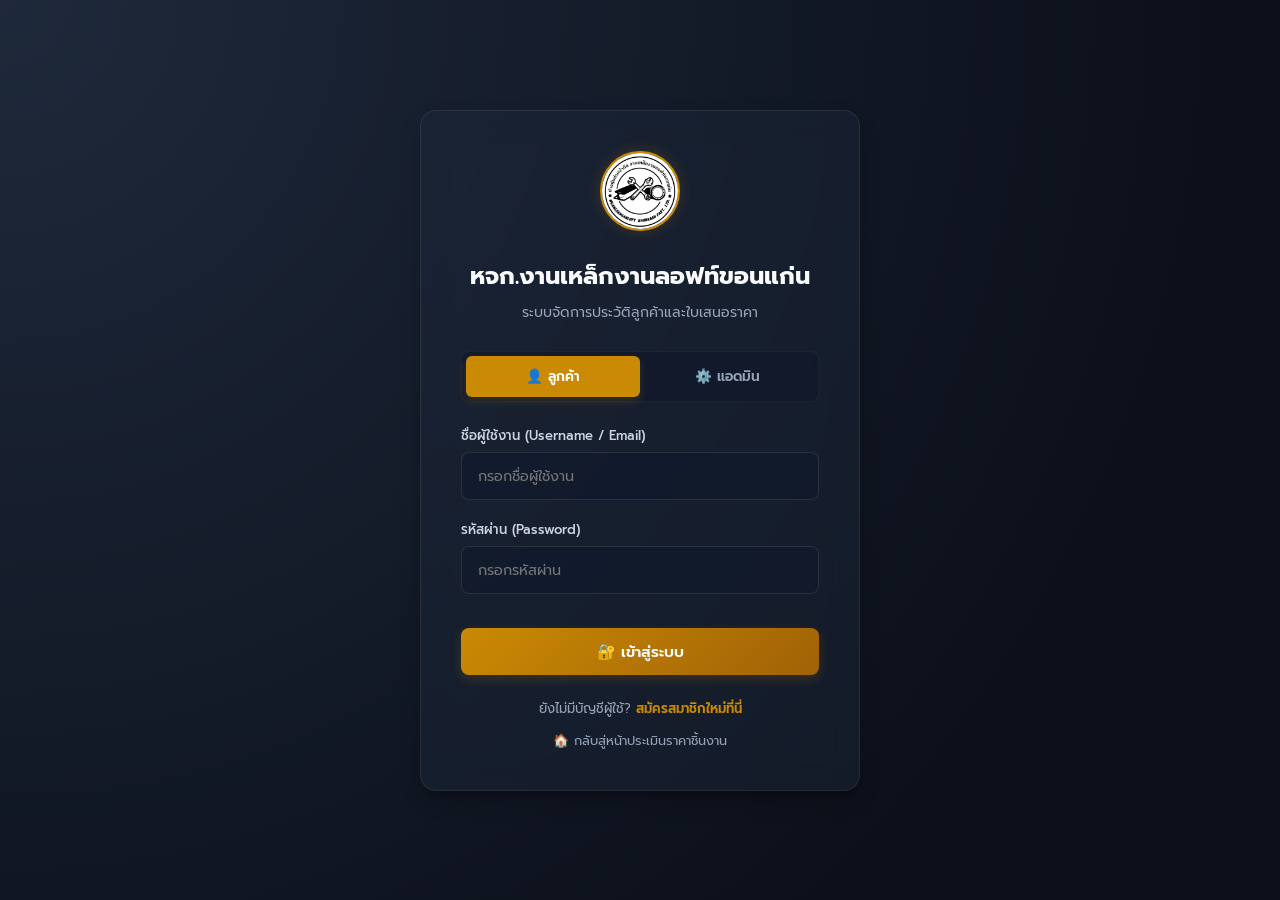
==== dashboard.html @ d7fd0840 "Add files via upload" ====
<!DOCTYPE html>
<html lang="th">
<head>
    <meta charset="UTF-8">
    <meta name="viewport" content="width=device-width, initial-scale=1.0">
    <title>แดชบอร์ดระบบหลังบ้าน | หจก.งานเหล็กงานลอฟท์ขอนแก่น</title>
    <link href="https://fonts.googleapis.com/css2?family=Prompt:wght@300;400;500;600;700&display=swap" rel="stylesheet">
    <style>
        :root {
            --primary: #ca8a04;
            --primary-hover: #a16207;
            --bg-dark: #0f172a;
            --bg-card: #1e293b;
            --text-light: #f8fafc;
            --text-muted: #94a3b8;
            --border: #334155;
            --shadow: 0 4px 6px -1px rgba(0, 0, 0, 0.1), 0 2px 4px -1px rgba(0, 0, 0, 0.06);
        }

        * {
            box-sizing: border-box;
            margin: 0;
            padding: 0;
        }

        body {
            font-family: 'Prompt', sans-serif;
            background-color: var(--bg-dark);
            color: var(--text-light);
            min-height: 100vh;
            padding: 24px;
        }

        .dashboard-container {
            max-width: 1200px;
            margin: 0 auto;
        }

        /* Header block */
        header {
            display: flex;
            justify-content: space-between;
            align-items: center;
            padding-bottom: 24px;
            border-bottom: 1px solid var(--border);
            margin-bottom: 30px;
        }

        .brand {
            display: flex;
            align-items: center;
            gap: 16px;
        }

        .logo {
            width: 55px;
            height: 55px;
            border-radius: 50%;
            object-fit: cover;
            border: 1px solid var(--primary);
        }

        .brand h1 {
            font-size: 1.35rem;
            font-weight: 700;
            color: var(--text-light);
        }

        .brand p {
            font-size: 0.8rem;
            color: var(--text-muted);
        }

        .user-profile {
            display: flex;
            align-items: center;
            gap: 16px;
        }

        .profile-info {
            text-align: right;
        }

        .profile-name {
            font-weight: 600;
            font-size: 0.95rem;
        }

        .profile-role {
            font-size: 0.75rem;
            background-color: rgba(202, 138, 4, 0.15);
            color: var(--primary);
            padding: 2px 8px;
            border-radius: 4px;
            font-weight: 600;
            display: inline-block;
            margin-top: 2px;
        }

        .btn {
            padding: 8px 16px;
            font-family: 'Prompt', sans-serif;
            font-size: 0.85rem;
            font-weight: 600;
            border-radius: 6px;
            cursor: pointer;
            border: none;
            transition: all 0.2s;
            display: inline-flex;
            align-items: center;
            gap: 6px;
            text-decoration: none;
        }

        .btn-primary {
            background: linear-gradient(135deg, #ca8a04 0%, #a16207 100%);
            color: #ffffff;
        }
        .btn-primary:hover {
            transform: translateY(-1px);
            box-shadow: 0 4px 12px rgba(202, 138, 4, 0.25);
        }

        .btn-secondary {
            background: rgba(255, 255, 255, 0.1);
            color: #ffffff;
            border: 1px solid rgba(255, 255, 255, 0.1);
        }
        .btn-secondary:hover {
            background: rgba(255, 255, 255, 0.15);
        }

        .btn-danger {
            background-color: #ef4444;
            color: #ffffff;
        }
        .btn-danger:hover {
            background-color: #dc2626;
        }

        /* Metrics summary widgets */
        .metrics-grid {
            display: grid;
            grid-template-columns: repeat(auto-fit, minmax(220px, 1fr));
            gap: 20px;
            margin-bottom: 30px;
        }

        .metric-card {
            background-color: var(--bg-card);
            border: 1px solid var(--border);
            border-radius: 12px;
            padding: 20px;
            display: flex;
            justify-content: space-between;
            align-items: center;
            box-shadow: var(--shadow);
        }

        .metric-details h4 {
            font-size: 0.8rem;
            font-weight: 500;
            color: var(--text-muted);
            text-transform: uppercase;
            letter-spacing: 0.05em;
            margin-bottom: 4px;
        }

        .metric-details p {
            font-size: 1.75rem;
            font-weight: 700;
            color: #ffffff;
        }

        .metric-icon {
            font-size: 2rem;
            opacity: 0.25;
            color: var(--primary);
        }

        /* Content panels */
        .panel {
            background-color: var(--bg-card);
            border: 1px solid var(--border);
            border-radius: 12px;
            padding: 24px;
            box-shadow: var(--shadow);
            margin-bottom: 30px;
        }

        .panel-header {
            display: flex;
            justify-content: space-between;
            align-items: center;
            margin-bottom: 20px;
            flex-wrap: wrap;
            gap: 16px;
        }

        .panel-title {
            font-size: 1.15rem;
            font-weight: 700;
            display: flex;
            align-items: center;
            gap: 8px;
        }

        /* Search and Filter */
        .controls-group {
            display: flex;
            gap: 12px;
            flex-wrap: wrap;
        }

        .search-input, .filter-select {
            background-color: rgba(15, 23, 42, 0.6);
            border: 1px solid var(--border);
            border-radius: 6px;
            padding: 8px 14px;
            font-family: 'Prompt', sans-serif;
            font-size: 0.85rem;
            color: #ffffff;
            outline: none;
        }
        .search-input:focus, .filter-select:focus {
            border-color: var(--primary);
        }

        /* Table styles */
        .table-responsive {
            width: 100%;
            overflow-x: auto;
        }

        table {
            width: 100%;
            border-collapse: collapse;
            font-size: 0.85rem;
            text-align: left;
        }

        th {
            background-color: rgba(15, 23, 42, 0.4);
            color: var(--text-muted);
            font-weight: 600;
            padding: 12px 16px;
            border-bottom: 2px solid var(--border);
        }

        td {
            padding: 14px 16px;
            border-bottom: 1px solid var(--border);
            vertical-align: middle;
        }

        tr:hover td {
            background-color: rgba(255, 255, 255, 0.02);
        }

        /* Status badges */
        .badge {
            display: inline-block;
            padding: 3px 8px;
            border-radius: 4px;
            font-size: 0.72rem;
            font-weight: 600;
            text-align: center;
        }

        .badge-pending-deposit {
            background-color: rgba(239, 68, 68, 0.15);
            color: #f87171;
            border: 1px solid rgba(239, 68, 68, 0.25);
        }

        .badge-deposit-paid {
            background-color: rgba(249, 115, 22, 0.15);
            color: #fdba74;
            border: 1px solid rgba(249, 115, 22, 0.25);
        }

        .badge-production {
            background-color: rgba(59, 130, 246, 0.15);
            color: #93c5fd;
            border: 1px solid rgba(59, 130, 246, 0.25);
        }

        .badge-ready {
            background-color: rgba(234, 179, 8, 0.15);
            color: #fde047;
            border: 1px solid rgba(234, 179, 8, 0.25);
        }

        .badge-completed {
            background-color: rgba(16, 185, 129, 0.15);
            color: #6ee7b7;
            border: 1px solid rgba(16, 185, 129, 0.25);
        }

        /* Status manager select in table for admin */
        .status-select {
            background-color: rgba(15, 23, 42, 0.8);
            border: 1px solid var(--border);
            border-radius: 4px;
            color: #ffffff;
            padding: 4px 8px;
            font-family: 'Prompt', sans-serif;
            font-size: 0.78rem;
            outline: none;
            cursor: pointer;
        }
        .status-select:focus {
            border-color: var(--primary);
        }

        .loader {
            display: flex;
            justify-content: center;
            align-items: center;
            padding: 40px;
            font-size: 0.9rem;
            color: var(--text-muted);
            gap: 10px;
        }

        .spinner {
            width: 20px;
            height: 20px;
            border: 3px solid rgba(202, 138, 4, 0.2);
            border-top: 3px solid var(--primary);
            border-radius: 50%;
            animation: spin 1s linear infinite;
        }

        @keyframes spin {
            0% { transform: rotate(0deg); }
            100% { transform: rotate(360deg); }
        }

        .empty-state {
            text-align: center;
            padding: 40px;
            color: var(--text-muted);
        }
        .empty-state p {
            margin-bottom: 16px;
        }
    </style>
</head>
<body>

    <div class="dashboard-container">
        <!-- Header -->
        <header>
            <div class="brand">
                <img src="assets/logo.png" alt="Logo" class="logo">
                <div>
                    <h1>หจก.งานเหล็กงานลอฟท์ขอนแก่น</h1>
                    <p id="system-subtitle">ระบบบริการหลังร้านและประวัติใบเสนอราคา</p>
                </div>
            </div>
            <div class="user-profile">
                <div class="profile-info">
                    <div class="profile-name" id="user-display-name">-</div>
                    <div class="profile-role" id="user-display-role">-</div>
                </div>
                <button class="btn btn-secondary" onclick="handleLogout()">🚪 ออกจากระบบ</button>
            </div>
        </header>

        <!-- Metrics widgets (Admin only shown dynamically) -->
        <div class="metrics-grid" id="metrics-panel" style="display: none;">
            <div class="metric-card">
                <div class="metric-details">
                    <h4>ใบเสนอราคาทั้งหมด</h4>
                    <p id="metric-total">0</p>
                </div>
                <div class="metric-icon">📄</div>
            </div>
            <div class="metric-card">
                <div class="metric-details">
                    <h4>รอชำระมัดจำ</h4>
                    <p id="metric-pending" style="color: #ef4444;">0</p>
                </div>
                <div class="metric-icon">⏳</div>
            </div>
            <div class="metric-card">
                <div class="metric-details">
                    <h4>กำลังสั่งผลิต</h4>
                    <p id="metric-active" style="color: #3b82f6;">0</p>
                </div>
                <div class="metric-icon">🔩</div>
            </div>
            <div class="metric-card">
                <div class="metric-details">
                    <h4>จัดส่งเสร็จสิ้น</h4>
                    <p id="metric-completed" style="color: #10b981;">0</p>
                </div>
                <div class="metric-icon">✅</div>
            </div>
        </div>

        <!-- Tab Navigation (Admin Only) -->
        <div class="tabs-navigation" id="admin-tabs" style="display: none; margin-bottom: 24px; border-bottom: 1px solid var(--border); padding-bottom: 12px; gap: 12px;">
            <button class="btn btn-primary" id="tab-quotes-btn" onclick="switchTab('quotes')">📋 จัดการใบเสนอราคา</button>
            <button class="btn btn-secondary" id="tab-products-btn" onclick="switchTab('products')">📦 จัดการรายการสินค้าขายดี</button>
        </div>

        <!-- Main Quotations Panel -->
        <div class="panel" id="quotes-panel-wrapper">
            <div class="panel-header">
                <div class="panel-title">
                    📋 <span id="panel-title-text">ประวัติใบเสนอราคาของคุณ</span>
                </div>
                
                <div class="controls-group">
                    <input type="text" class="search-input" id="search-box" placeholder="ค้นหาตามชื่อลูกค้า/เลขที่..." oninput="filterData()">
                    <select class="filter-select" id="status-filter" onchange="filterData()">
                        <option value="all">แสดงสถานะทั้งหมด</option>
                        <option value="รอชำระมัดจำ">รอชำระมัดจำ</option>
                        <option value="ชำระเงินมัดจำแล้ว">ชำระเงินมัดจำแล้ว</option>
                        <option value="กำลังผลิต">กำลังผลิต</option>
                        <option value="พร้อมจัดส่ง">พร้อมจัดส่ง</option>
                        <option value="จัดส่งสำเร็จ">จัดส่งสำเร็จ</option>
                    </select>
                    <a href="estimate.html" class="btn btn-primary" id="btn-create-quote">➕ สร้างใบเสนอราคาชิ้นใหม่</a>
                </div>
            </div>

            <div id="loader-spinner" class="loader">
                <div class="spinner"></div>
                โหลดข้อมูลจาก Google Sheets...
            </div>

            <div id="empty-state-box" class="empty-state" style="display: none;">
                <p>ยังไม่มีประวัติการขอใบเสนอราคาในระบบ</p>
                <a href="estimate.html" class="btn btn-primary">สร้างใบประเมินราคาชิ้นงาน</a>
            </div>

            <div class="table-responsive" id="table-container" style="display: none;">
                <table>
                    <thead>
                        <tr>
                            <th>วันที่</th>
                            <th>เลขที่เอกสาร</th>
                            <th id="th-customer-header">ชื่อลูกค้า</th>
                            <th>รายละเอียดสินค้า</th>
                            <th style="text-align: right;">ยอดสุทธิ</th>
                            <th style="text-align: center;">สถานะงาน</th>
                            <th style="text-align: center;">เครื่องมือ</th>
                        </tr>
                    </thead>
                    <tbody id="quotation-rows">
                        <!-- Rows injected dynamically -->
                    </tbody>
                </table>
            </div>
        </div>

        <!-- Main Products Panel (Admin Only) -->
        <div class="panel" id="products-panel-wrapper" style="display: none;">
            <div class="panel-header">
                <div class="panel-title">
                    📦 <span>จัดการรายการสินค้าขายดีในหน้าแรก</span>
                </div>
                
                <div class="controls-group">
                    <button class="btn btn-primary" onclick="openAddProductModal()">➕ เพิ่มสินค้าใหม่</button>
                </div>
            </div>

            <div class="table-responsive">
                <table>
                    <thead>
                        <tr>
                            <th style="width: 80px;">รูปภาพ</th>
                            <th>ชื่อสินค้า</th>
                            <th>ราคาเริ่มต้น</th>
                            <th>หมวดหมู่</th>
                            <th>ป้ายแนะนำ</th>
                            <th>สถานะการผลิต</th>
                            <th style="text-align: center; width: 150px;">เครื่องมือจัดการ</th>
                        </tr>
                    </thead>
                    <tbody id="products-table-body">
                        <!-- Dynamic Product list will be rendered here -->
                    </tbody>
                </table>
            </div>
        </div>

    </div>

    <!-- Product Form Modal -->
    <div id="product-modal" style="display: none; position: fixed; top: 0; left: 0; width: 100%; height: 100%; background: rgba(0,0,0,0.6); z-index: 99999; align-items: center; justify-content: center; padding: 16px; font-family: 'Prompt', sans-serif;">
        <div style="background: var(--bg-card); border: 1px solid var(--border); border-radius: 12px; width: 100%; max-width: 550px; padding: 24px; box-shadow: 0 10px 30px rgba(0,0,0,0.5); color: var(--text-light);">
            <div style="display: flex; justify-content: space-between; align-items: center; margin-bottom: 20px; border-bottom: 1px solid var(--border); padding-bottom: 12px;">
                <h3 id="product-modal-title" style="font-weight: 700; font-size: 1.15rem; color: var(--primary);">เพิ่มสินค้าใหม่</h3>
                <button onclick="closeProductModal()" style="background: none; border: none; color: var(--text-muted); font-size: 1.5rem; cursor: pointer;">&times;</button>
            </div>
            
            <form id="product-form" onsubmit="handleProductSubmit(event)">
                <input type="hidden" id="edit-product-id">
                
                <div style="margin-bottom: 14px;">
                    <label style="display: block; font-size: 0.85rem; color: var(--text-muted); margin-bottom: 6px;">ชื่อสินค้า</label>
                    <input type="text" id="prod-title" required style="width: 100%; background: rgba(15, 23, 42, 0.6); border: 1px solid var(--border); border-radius: 6px; padding: 8px 12px; color: #fff; outline: none; border-color: var(--border);" placeholder="เช่น โต๊ะอาหารลอฟท์ X-Shape">
                </div>
                
                <div style="display: grid; grid-template-columns: 1fr 1fr; gap: 14px; margin-bottom: 14px;">
                    <div>
                        <label style="display: block; font-size: 0.85rem; color: var(--text-muted); margin-bottom: 6px;">ราคาเริ่มต้น</label>
                        <input type="text" id="prod-price" required style="width: 100%; background: rgba(15, 23, 42, 0.6); border: 1px solid var(--border); border-radius: 6px; padding: 8px 12px; color: #fff; outline: none; border-color: var(--border);" placeholder="เช่น เริ่มต้น ฿8,500">
                    </div>
                    <div>
                        <label style="display: block; font-size: 0.85rem; color: var(--text-muted); margin-bottom: 6px;">หมวดหมู่</label>
                        <select id="prod-category" required style="width: 100%; background: rgba(15, 23, 42, 0.6); border: 1px solid var(--border); border-radius: 6px; padding: 8px 12px; color: #fff; outline: none; border-color: var(--border);">
                            <option value="furniture">โต๊ะ/เฟอร์นิเจอร์ (furniture)</option>
                            <option value="cnc">เหล็กฉลุ CNC (cnc)</option>
                            <option value="architecture">บานเลื่อน/ประตู (architecture)</option>
                            <option value="grille">เตียง/เหล็กดัด (grille)</option>
                        </select>
                    </div>
                </div>

                <div style="display: grid; grid-template-columns: 1fr 1fr; gap: 14px; margin-bottom: 14px;">
                    <div>
                        <label style="display: block; font-size: 0.85rem; color: var(--text-muted); margin-bottom: 6px;">ป้ายแท็กแนะนำ</label>
                        <input type="text" id="prod-badge" style="width: 100%; background: rgba(15, 23, 42, 0.6); border: 1px solid var(--border); border-radius: 6px; padding: 8px 12px; color: #fff; outline: none; border-color: var(--border);" placeholder="เช่น สั่งตัดตามพื้นที่, ออกแบบฟรี">
                    </div>
                    <div>
                        <label style="display: block; font-size: 0.85rem; color: var(--text-muted); margin-bottom: 6px;">รายละเอียดการผลิต</label>
                        <input type="text" id="prod-sold" style="width: 100%; background: rgba(15, 23, 42, 0.6); border: 1px solid var(--border); border-radius: 6px; padding: 8px 12px; color: #fff; outline: none; border-color: var(--border);" placeholder="เช่น ผลิต 7-14 วัน (มัดจำ 50%)">
                    </div>
                </div>

                <div style="margin-bottom: 20px;">
                    <label style="display: block; font-size: 0.85rem; color: var(--text-muted); margin-bottom: 6px;">รูปภาพสินค้า (ระบุ URL หรือเลือกรูปตัวเลือกด้านล่าง)</label>
                    <input type="text" id="prod-image" required style="width: 100%; background: rgba(15, 23, 42, 0.6); border: 1px solid var(--border); border-radius: 6px; padding: 8px 12px; color: #fff; outline: none; border-color: var(--border); margin-bottom: 8px;" placeholder="เช่น assets/cat_furniture.png">
                    <div style="display: flex; gap: 10px; flex-wrap: wrap;">
                        <button type="button" class="btn btn-secondary" onclick="setProductImagePlaceholder('assets/cat_furniture.png')" style="padding: 4px 8px; font-size: 0.75rem;">🖼️ รูปโต๊ะ</button>
                        <button type="button" class="btn btn-secondary" onclick="setProductImagePlaceholder('assets/cat_cnc.png')" style="padding: 4px 8px; font-size: 0.75rem;">🖼️ รูป CNC</button>
                        <button type="button" class="btn btn-secondary" onclick="setProductImagePlaceholder('assets/cat_glass_door.png')" style="padding: 4px 8px; font-size: 0.75rem;">🖼️ รูปประตูบานเลื่อน</button>
                        <button type="button" class="btn btn-secondary" onclick="setProductImagePlaceholder('assets/cat_grille.png')" style="padding: 4px 8px; font-size: 0.75rem;">🖼️ รูปโครงเตียง</button>
                        <button type="button" class="btn btn-secondary" onclick="setProductImagePlaceholder('assets/hero_background.png')" style="padding: 4px 8px; font-size: 0.75rem;">🖼️ รูปชั้นวางของ</button>
                    </div>
                </div>

                <div style="display: flex; justify-content: flex-end; gap: 12px; border-top: 1px solid var(--border); padding-top: 14px;">
                    <button type="button" class="btn btn-secondary" onclick="closeProductModal()">ยกเลิก</button>
                    <button type="submit" class="btn btn-primary">💾 บันทึกสินค้า</button>
                </div>
            </form>
        </div>
    </div>

    <script>
        // Check Session Authentication
        const session = JSON.parse(localStorage.getItem('user_session'));
        if (!session) {
            window.location.href = 'login.html';
        }

        // Initialize User Details
        document.getElementById('user-display-name').innerText = session.name || session.username;
        document.getElementById('user-display-role').innerText = session.role === 'admin' ? '👑 ผู้ดูแลระบบ (Admin)' : '👤 สมาชิก (Customer)';
        
        if (session.role === 'admin') {
            document.getElementById('admin-tabs').style.display = 'flex';
            document.getElementById('metrics-panel').style.display = 'grid';
            document.getElementById('panel-title-text').innerText = 'รายการขอใบเสนอราคาของลูกค้าทั้งหมด';
            document.getElementById('system-subtitle').innerText = 'ระบบบริหารแอดมินหลังร้าน';
            document.getElementById('th-customer-header').innerText = 'ชื่อลูกค้า / บริษัท';
            document.getElementById('btn-create-quote').innerText = '➕ สร้างใบเสนอราคาใหม่';
        }

        // Global dataset
        let quotationsData = [];
        const webhookUrl = localStorage.getItem('google_sheet_webhook_url');

        // Fetch quotations from Google Sheets via backend
        function fetchQuotations() {
            if (!webhookUrl) {
                document.getElementById('loader-spinner').innerHTML = '❌ กรุณาตั้งค่าลิงก์ Google Sheets ก่อนเชื่อมโยงระบบหลังร้านครับ (หน้าตั้งค่าระบบ)';
                return;
            }

            fetch(webhookUrl, {
                method: 'POST',
                headers: { 'Content-Type': 'text/plain;charset=utf-8' },
                body: JSON.stringify({
                    action: 'getQuotations',
                    username: session.username,
                    role: session.role
                })
            })
            .then(res => res.json())
            .then(res => {
                document.getElementById('loader-spinner').style.display = 'none';
                if (res.status === 'success' && res.data) {
                    quotationsData = res.data;
                    renderDashboard();
                } else {
                    showEmptyState();
                }
            })
            .catch(err => {
                console.error(err);
                document.getElementById('loader-spinner').innerHTML = '⚠️ เกิดข้อผิดพลาดในการโหลดข้อมูล โหลดข้อมูลสำรองจากเครื่องแทน...';
                
                // Fallback to local storage
                loadLocalQuotationsFallback();
            });
        }

        function loadLocalQuotationsFallback() {
            const db = JSON.parse(localStorage.getItem('customer_quote_db') || '[]');
            // Map keys
            quotationsData = db.map(item => ({
                Date: item.date,
                QuoteNo: item.quoteNo,
                CustomerName: item.name,
                Address: item.address,
                TaxId: item.taxId,
                Contact: item.contact,
                Dimensions: item.dimensions,
                Steel: item.steel,
                Tiers: item.tiers,
                Door: item.door,
                Color: item.color,
                Weight: item.weight,
                Shipping: item.shipping,
                Total: item.total,
                Seller: item.seller,
                Owner: item.owner || 'guest',
                Status: item.status || 'รอชำระมัดจำ'
            }));
            
            setTimeout(() => {
                document.getElementById('loader-spinner').style.display = 'none';
                renderDashboard();
            }, 500);
        }

        function renderDashboard() {
            if (quotationsData.length === 0) {
                showEmptyState();
                return;
            }

            document.getElementById('empty-state-box').style.display = 'none';
            document.getElementById('table-container').style.display = 'block';
            
            // Calculate metrics (if admin)
            if (session.role === 'admin') {
                const total = quotationsData.length;
                const pending = quotationsData.filter(q => q.Status === 'รอชำระมัดจำ').length;
                const active = quotationsData.filter(q => q.Status === 'กำลังผลิต' || q.Status === 'ชำระเงินมัดจำแล้ว').length;
                const completed = quotationsData.filter(q => q.Status === 'จัดส่งสำเร็จ').length;
                
                document.getElementById('metric-total').innerText = total;
                document.getElementById('metric-pending').innerText = pending;
                document.getElementById('metric-active').innerText = active;
                document.getElementById('metric-completed').innerText = completed;
            }

            renderTableRows(quotationsData);
        }

        function renderTableRows(data) {
            const tbody = document.getElementById('quotation-rows');
            tbody.innerHTML = '';

            data.forEach(item => {
                const totalVal = parseFloat(item.Total) || 0;
                
                // Truncate details for table view
                let detailsText = item.Dimensions;
                if (item.Steel) detailsText += `, ${item.Steel}`;
                if (item.Tiers) detailsText += `, ${item.Tiers}`;
                
                let statusBadgeHtml = '';
                if (session.role === 'admin') {
                    // Admin dropdown status manager
                    statusBadgeHtml = `
                        <select class="status-select" onchange="updateStatus('${item.QuoteNo}', this.value)">
                            <option value="รอชำระมัดจำ" ${item.Status === 'รอชำระมัดจำ' ? 'selected' : ''}>⏳ รอชำระมัดจำ</option>
                            <option value="ชำระเงินมัดจำแล้ว" ${item.Status === 'ชำระเงินมัดจำแล้ว' ? 'selected' : ''}>💰 ชำระมัดจำแล้ว</option>
                            <option value="กำลังผลิต" ${item.Status === 'กำลังผลิต' ? 'selected' : ''}>🔩 กำลังผลิต</option>
                            <option value="พร้อมจัดส่ง" ${item.Status === 'พร้อมจัดส่ง' ? 'selected' : ''}>🚚 พร้อมจัดส่ง</option>
                            <option value="จัดส่งสำเร็จ" ${item.Status === 'จัดส่งสำเร็จ' ? 'selected' : ''}>✅ จัดส่งสำเร็จ</option>
                        </select>
                    `;
                } else {
                    // Customer badge status display
                    let badgeClass = 'badge-pending-deposit';
                    if (item.Status === 'ชำระเงินมัดจำแล้ว') badgeClass = 'badge-deposit-paid';
                    if (item.Status === 'กำลังผลิต') badgeClass = 'badge-production';
                    if (item.Status === 'พร้อมจัดส่ง') badgeClass = 'badge-ready';
                    if (item.Status === 'จัดส่งสำเร็จ') badgeClass = 'badge-completed';
                    
                    statusBadgeHtml = `<span class="badge ${badgeClass}">${item.Status || 'รอชำระมัดจำ'}</span>`;
                }

                // Create row
                const tr = document.createElement('tr');
                tr.innerHTML = `
                    <td style="color: var(--text-muted);">${item.Date}</td>
                    <td style="font-weight: 600; color: var(--primary);">${item.QuoteNo}</td>
                    <td>${session.role === 'admin' ? `<strong>${item.CustomerName}</strong>` : item.Seller || 'Admin'}</td>
                    <td style="max-width: 320px; white-space: nowrap; overflow: hidden; text-overflow: ellipsis;" title="${detailsText}">${detailsText}</td>
                    <td style="text-align: right; font-weight: 700;">฿${totalVal.toLocaleString('th-TH')}</td>
                    <td style="text-align: center;">${statusBadgeHtml}</td>
                    <td style="text-align: center;">
                        <div style="display: flex; gap: 8px; justify-content: center;">
                            <a href="quotation.html?quoteNo=${item.QuoteNo}" target="_blank" class="btn btn-secondary" style="padding: 4px 10px; font-size: 0.75rem;">🔍 ดูใบเสนอราคา</a>
                            ${session.role !== 'admin' ? `<button class="btn btn-primary" onclick="sendLineReminder('${item.QuoteNo}', '${totalVal.toLocaleString('th-TH')}')" style="padding: 4px 10px; font-size: 0.75rem; background:#06C755;">💬 ยืนยันทาง LINE</button>` : ''}
                        </div>
                    </td>
                `;
                tbody.appendChild(tr);
            });
        }

        function showEmptyState() {
            document.getElementById('loader-spinner').style.display = 'none';
            document.getElementById('table-container').style.display = 'none';
            document.getElementById('empty-state-box').style.display = 'block';
        }

        function filterData() {
            const searchQuery = document.getElementById('search-box').value.toLowerCase().trim();
            const filterStatus = document.getElementById('status-filter').value;
            
            let filtered = quotationsData;

            // Search
            if (searchQuery) {
                filtered = filtered.filter(item => 
                    item.QuoteNo.toLowerCase().includes(searchQuery) ||
                    (item.CustomerName && item.CustomerName.toLowerCase().includes(searchQuery)) ||
                    (item.Dimensions && item.Dimensions.toLowerCase().includes(searchQuery))
                );
            }

            // Status filter
            if (filterStatus !== 'all') {
                filtered = filtered.filter(item => item.Status === filterStatus);
            }

            renderTableRows(filtered);
        }

        function updateStatus(quoteNo, newStatus) {
            if (!webhookUrl) return;

            // Make background API call
            fetch(webhookUrl, {
                method: 'POST',
                headers: { 'Content-Type': 'text/plain;charset=utf-8' },
                body: JSON.stringify({
                    action: 'updateQuotationStatus',
                    quoteNo: quoteNo,
                    status: newStatus
                })
            })
            .then(res => res.json())
            .then(res => {
                if (res.status === 'success') {
                    // Update in local array
                    const item = quotationsData.find(q => q.QuoteNo === quoteNo);
                    if (item) item.Status = newStatus;
                    
                    // Show small notification toast
                    const toast = document.createElement('div');
                    toast.style.cssText = 'position: fixed; bottom: 20px; right: 20px; background: #10b981; color: white; padding: 12px 24px; border-radius: 8px; font-size: 0.85rem; font-weight: 500; z-index: 10000; box-shadow: 0 4px 12px rgba(0,0,0,0.15);';
                    toast.innerText = `✔️ อัปเดตสถานะเอกสาร ${quoteNo} เป็น "${newStatus}" สำเร็จ`;
                    document.body.appendChild(toast);
                    setTimeout(() => toast.remove(), 2500);

                    // Recalculate metrics
                    renderDashboard();
                } else {
                    alert('ไม่สามารถอัปเดตสถานะได้: ' + res.message);
                }
            })
            .catch(err => {
                alert('เกิดข้อผิดพลาดในการอัปเดตสถานะ โปรดตรวจสอบการเชื่อมต่ออินเทอร์เน็ต');
                console.error(err);
            });
        }

        function sendLineReminder(quoteNo, totalStr) {
            const msg = encodeURIComponent(
                `🏭 ยืนยันออเดอร์ใบเสนอราคาอ้างอิง: ${quoteNo}\n` +
                `💵 ยอดรวมทั้งสิ้น: ฿${totalStr}\n\n` +
                `ได้ชำระเงินมัดจำสินค้าเรียบร้อยแล้วค่ะ/ครับ รบกวนเจ้าหน้าที่อัปเดตสถานะและออกใบยืนยันสั่งผลิตให้ด้วยครับ`
            );
            window.open(`https://lin.ee/8w8xm7u?text=${msg}`, '_blank');
        }

        function handleLogout() {
            localStorage.removeItem('user_session');
            window.location.href = 'login.html';
        }

        // ==========================================
        // Product Catalog Management Functions (Admin Only)
        // ==========================================
        function switchTab(tab) {
            const quotesBtn = document.getElementById('tab-quotes-btn');
            const productsBtn = document.getElementById('tab-products-btn');
            const quotesWrapper = document.getElementById('quotes-panel-wrapper');
            const productsWrapper = document.getElementById('products-panel-wrapper');

            if (tab === 'quotes') {
                quotesBtn.classList.add('btn-primary');
                quotesBtn.classList.remove('btn-secondary');
                productsBtn.classList.add('btn-secondary');
                productsBtn.classList.remove('btn-primary');
                quotesWrapper.style.display = 'block';
                productsWrapper.style.display = 'none';
            } else {
                productsBtn.classList.add('btn-primary');
                productsBtn.classList.remove('btn-secondary');
                quotesBtn.classList.add('btn-secondary');
                quotesBtn.classList.remove('btn-primary');
                quotesWrapper.style.display = 'none';
                productsWrapper.style.display = 'block';
                renderProductsBackend();
            }
        }

        const defaultProductsSeed = [
            {
                id: "prod_1",
                badge: "สั่งตัดตามพื้นที่",
                image: "assets/cat_furniture.png",
                title: "โต๊ะกินข้าวไม้เนื้อแข็ง ขาเหล็กกล่อง 3 นิ้ว ทรง X-Shape พ่นสีฝุ่นพาวเดอร์โค้ต",
                price: "เริ่มต้น ฿8,500",
                sold: "ผลิต 7-14 วัน (มัดจำ 50%)",
                category: "furniture"
            },
            {
                id: "prod_2",
                badge: "ออกแบบลายฟรี",
                image: "assets/cat_cnc.png",
                title: "แผ่นเหล็กฉลุลาย CNC แผงกั้นห้อง/ระเบียง ลายเรขาคณิตโมเดิร์น",
                price: "เริ่มต้น ฿1,500/ตร.ม.",
                sold: "ผลิต 10 วัน (มัดจำ 50%)",
                category: "cnc"
            },
            {
                id: "prod_3",
                badge: "ประเมินหน้างาน",
                image: "assets/cat_glass_door.png",
                title: "ประตูบานเลื่อนเหล็ก กระจกใส กรอบบางสไตล์โฮมคาเฟ่ ดิบเท่กั้นห้องแสงธรรมชาติ",
                price: "ประเมินตามขนาด",
                sold: "รวมบริการติดตั้งหน้างาน",
                category: "architecture"
            },
            {
                id: "prod_4",
                badge: "สั่งตัดตามพื้นที่",
                image: "assets/hero_background.png",
                title: "ชั้นวางของเหล็กตะแกรงฉีก 5 ชั้น โครงสร้างรับน้ำหนักสูง แข็งแรงพิเศษ",
                price: "เริ่มต้น ฿4,200",
                sold: "ผลิต 7 วัน (มัดจำ 50%)",
                category: "furniture"
            },
            {
                id: "prod_5",
                badge: "สั่งตัดตามพื้นที่",
                image: "assets/cat_grille.png",
                title: "โครงเตียงเหล็ก 6 ฟุต สไตล์อินดัสเทรียลลอฟท์ ถอดประกอบได้ ไร้เสียงรบกวน",
                price: "เริ่มต้น ฿11,000",
                sold: "ผลิต 14 วัน (มัดจำ 50%)",
                category: "grille"
            }
        ];

        function renderProductsBackend() {
            let db = JSON.parse(localStorage.getItem('shop_products_db'));
            if (!db || db.length === 0) {
                db = defaultProductsSeed;
                localStorage.setItem('shop_products_db', JSON.stringify(db));
            }

            const tbody = document.getElementById('products-table-body');
            if (!tbody) return;

            tbody.innerHTML = '';
            db.forEach(prod => {
                const categoryNames = {
                    furniture: 'โต๊ะ/เฟอร์นิเจอร์',
                    cnc: 'เหล็กฉลุ CNC',
                    architecture: 'ประตูบานเลื่อน',
                    grille: 'เตียง/เหล็กดัด'
                };
                const categoryName = categoryNames[prod.category] || prod.category;

                tbody.innerHTML += `
                    <tr>
                        <td>
                            <img src="${prod.image}" style="width: 50px; height: 50px; object-fit: cover; border-radius: 6px; border: 1px solid var(--border);">
                        </td>
                        <td style="font-weight: 500;">${prod.title}</td>
                        <td style="color: var(--primary); font-weight: 600;">${prod.price}</td>
                        <td><span class="badge" style="background: rgba(255,255,255,0.05); color: #fff;">${categoryName}</span></td>
                        <td><span class="badge" style="background: rgba(202,138,4,0.15); color: var(--primary);">${prod.badge || '-'}</span></td>
                        <td style="color: var(--text-muted); font-size: 0.8rem;">${prod.sold || '-'}</td>
                        <td style="text-align: center;">
                            <div style="display: flex; gap: 8px; justify-content: center;">
                                <button class="btn btn-secondary" onclick="openEditProductModal('${prod.id}')" style="padding: 4px 10px; font-size: 0.75rem;">✏️ แก้ไข</button>
                                <button class="btn btn-danger" onclick="deleteProduct('${prod.id}')" style="padding: 4px 10px; font-size: 0.75rem;">🗑️ ลบ</button>
                            </div>
                        </td>
                    </tr>
                `;
            });
        }

        function openAddProductModal() {
            document.getElementById('product-modal-title').innerText = 'เพิ่มสินค้าใหม่';
            document.getElementById('edit-product-id').value = '';
            document.getElementById('product-form').reset();
            document.getElementById('product-modal').style.display = 'flex';
        }

        function openEditProductModal(id) {
            const db = JSON.parse(localStorage.getItem('shop_products_db') || '[]');
            const prod = db.find(p => p.id === id);
            if (!prod) return;

            document.getElementById('product-modal-title').innerText = 'แก้ไขสินค้า';
            document.getElementById('edit-product-id').value = prod.id;
            document.getElementById('prod-title').value = prod.title;
            document.getElementById('prod-price').value = prod.price;
            document.getElementById('prod-category').value = prod.category;
            document.getElementById('prod-badge').value = prod.badge || '';
            document.getElementById('prod-sold').value = prod.sold || '';
            document.getElementById('prod-image').value = prod.image;

            document.getElementById('product-modal').style.display = 'flex';
        }

        function closeProductModal() {
            document.getElementById('product-modal').style.display = 'none';
        }

        function setProductImagePlaceholder(path) {
            document.getElementById('prod-image').value = path;
        }

        function handleProductSubmit(e) {
            e.preventDefault();
            const id = document.getElementById('edit-product-id').value;
            const title = document.getElementById('prod-title').value.trim();
            const price = document.getElementById('prod-price').value.trim();
            const category = document.getElementById('prod-category').value;
            const badge = document.getElementById('prod-badge').value.trim();
            const sold = document.getElementById('prod-sold').value.trim();
            const image = document.getElementById('prod-image').value.trim();

            let db = JSON.parse(localStorage.getItem('shop_products_db') || '[]');

            if (id) {
                db = db.map(p => p.id === id ? { ...p, title, price, category, badge, sold, image } : p);
            } else {
                const newId = 'prod_' + Date.now();
                db.push({ id: newId, title, price, category, badge, sold, image });
            }

            localStorage.setItem('shop_products_db', JSON.stringify(db));
            closeProductModal();
            renderProductsBackend();

            const toast = document.createElement('div');
            toast.style.cssText = 'position: fixed; bottom: 20px; right: 20px; background: #10b981; color: white; padding: 12px 24px; border-radius: 8px; font-size: 0.85rem; font-weight: 500; z-index: 10000; box-shadow: 0 4px 12px rgba(0,0,0,0.15);';
            toast.innerText = '✔️ บันทึกรายการสินค้าสำเร็จ!';
            document.body.appendChild(toast);
            setTimeout(() => toast.remove(), 2000);
        }

        function deleteProduct(id) {
            if (!confirm('คุณแน่ใจหรือไม่ที่จะลบสินค้าชิ้นนี้ออกจากหน้าแรก?')) return;

            let db = JSON.parse(localStorage.getItem('shop_products_db') || '[]');
            db = db.filter(p => p.id !== id);
            localStorage.setItem('shop_products_db', JSON.stringify(db));
            renderProductsBackend();

            const toast = document.createElement('div');
            toast.style.cssText = 'position: fixed; bottom: 20px; right: 20px; background: #ef4444; color: white; padding: 12px 24px; border-radius: 8px; font-size: 0.85rem; font-weight: 500; z-index: 10000; box-shadow: 0 4px 12px rgba(0,0,0,0.15);';
            toast.innerText = '🗑️ ลบสินค้าเรียบร้อยแล้ว';
            document.body.appendChild(toast);
            setTimeout(() => toast.remove(), 2000);
        }

        // Fetch records on load
        fetchQuotations();
    </script>
</body>
</html>
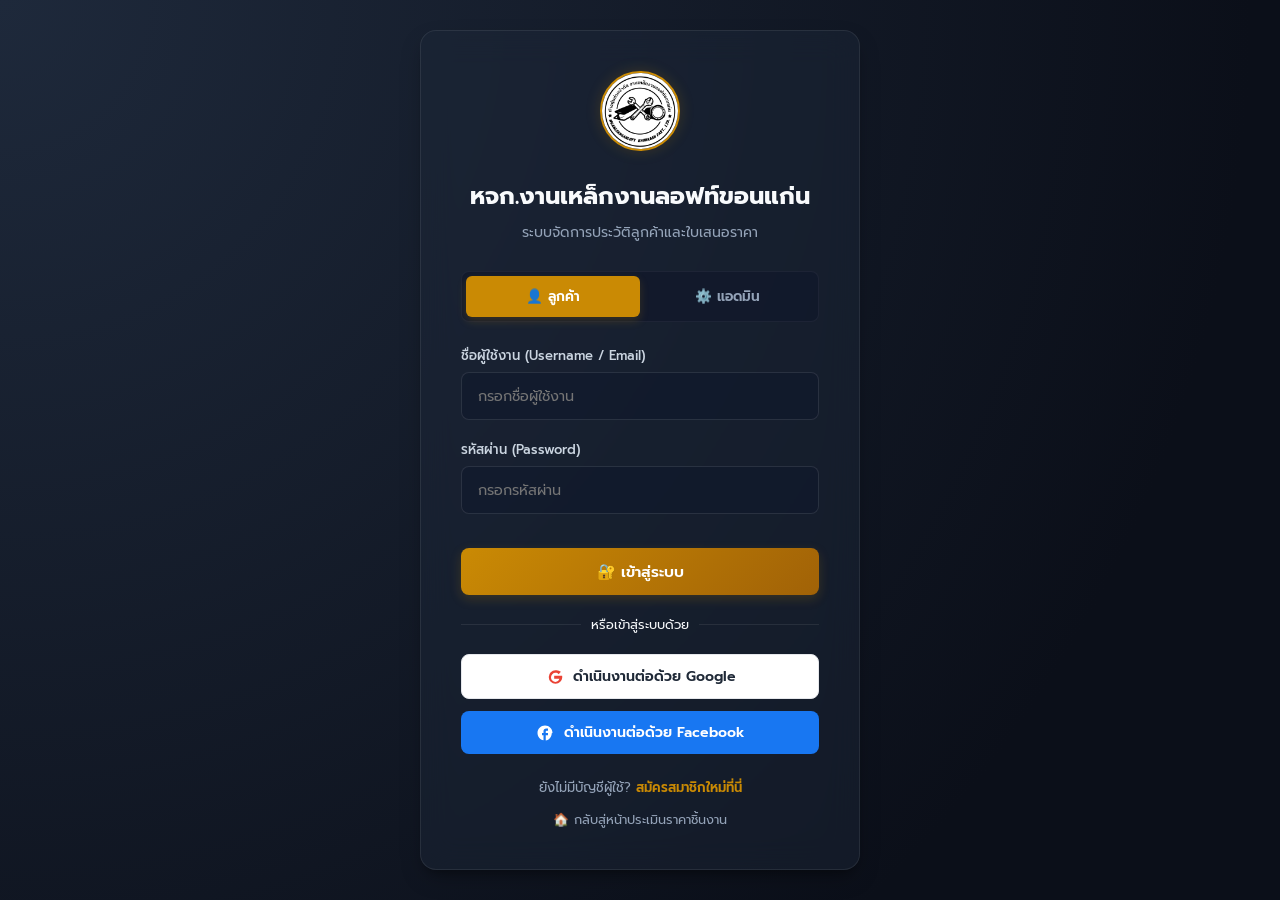
==== commit ba1aaa56: "Add files via upload" ====
--- a/dashboard.html
+++ b/dashboard.html
@@ -401,9 +401,10 @@
         </div>
 
         <!-- Tab Navigation (Admin Only) -->
-        <div class="tabs-navigation" id="admin-tabs" style="display: none; margin-bottom: 24px; border-bottom: 1px solid var(--border); padding-bottom: 12px; gap: 12px;">
+        <div class="tabs-navigation" id="admin-tabs" style="display: none; margin-bottom: 24px; border-bottom: 1px solid var(--border); padding-bottom: 12px; gap: 12px; flex-wrap: wrap;">
             <button class="btn btn-primary" id="tab-quotes-btn" onclick="switchTab('quotes')">📋 จัดการใบเสนอราคา</button>
-            <button class="btn btn-secondary" id="tab-products-btn" onclick="switchTab('products')">📦 จัดการรายการสินค้าขายดี</button>
+            <button class="btn btn-secondary" id="tab-customers-btn" onclick="switchTab('customers')">👥 จัดการข้อมูลลูกค้า</button>
+            <button class="btn btn-secondary" id="tab-products-btn" onclick="switchTab('products')">📦 จัดการคลังสินค้า & สต็อก</button>
         </div>
 
         <!-- Main Quotations Panel -->
@@ -457,6 +458,41 @@
             </div>
         </div>
 
+        <!-- Main Customers Panel (Admin Only) -->
+        <div class="panel" id="customers-panel-wrapper" style="display: none;">
+            <div class="panel-header">
+                <div class="panel-title">
+                    👥 <span>รายชื่อข้อมูลลูกค้าทั้งหมดที่ลงทะเบียน</span>
+                </div>
+                <div class="controls-group">
+                    <input type="text" class="search-input" id="search-customer" placeholder="ค้นหาชื่อ/เบอร์โทร..." oninput="filterCustomers()">
+                </div>
+            </div>
+
+            <div id="loader-spinner-cust" class="loader" style="display: none; padding: 20px; text-align: center; color: var(--text-muted);">
+                <div class="spinner" style="margin: 0 auto 10px; border: 4px solid rgba(255,255,255,0.1); border-top-color: var(--primary); width: 30px; height: 30px; border-radius: 50%; animation: spin 1s linear infinite;"></div>
+                กำลังดึงรายชื่อลูกค้าจาก Google Sheets...
+            </div>
+
+            <div class="table-responsive">
+                <table>
+                    <thead>
+                        <tr>
+                            <th style="width: 140px;">วันที่สมัคร</th>
+                            <th>ชื่อผู้ใช้ (Email)</th>
+                            <th>ชื่อลูกค้า / บริษัท</th>
+                            <th>เบอร์โทรศัพท์</th>
+                            <th>เลขผู้เสียภาษี</th>
+                            <th>ที่อยู่สำหรับจัดส่ง</th>
+                        </tr>
+                    </thead>
+                    <tbody id="customers-table-body">
+                        <!-- Customer rows will be injected dynamically -->
+                    </tbody>
+                </table>
+            </div>
+        </div>
+
         <!-- Main Products Panel (Admin Only) -->
         <div class="panel" id="products-panel-wrapper" style="display: none;">
             <div class="panel-header">
@@ -469,16 +505,23 @@
                 </div>
             </div>
 
+            <div id="loader-spinner-prod" class="loader" style="display: none; padding: 20px; text-align: center; color: var(--text-muted);">
+                <div class="spinner" style="margin: 0 auto 10px; border: 4px solid rgba(255,255,255,0.1); border-top-color: var(--primary); width: 30px; height: 30px; border-radius: 50%; animation: spin 1s linear infinite;"></div>
+                กำลังดึงข้อมูลสินค้าจาก Google Sheets...
+            </div>
+
             <div class="table-responsive">
                 <table>
                     <thead>
                         <tr>
-                            <th style="width: 80px;">รูปภาพ</th>
+                            <th style="width: 70px;">รูปภาพ</th>
+                            <th style="width: 110px;">รหัสสินค้า</th>
                             <th>ชื่อสินค้า</th>
                             <th>ราคาเริ่มต้น</th>
                             <th>หมวดหมู่</th>
-                            <th>ป้ายแนะนำ</th>
-                            <th>สถานะการผลิต</th>
+                            <th>รายละเอียดการผลิต / ป้าย</th>
+                            <th>สถานะสต็อก</th>
+                            <th style="text-align: center; width: 120px;">บาร์โค้ด</th>
                             <th style="text-align: center; width: 150px;">เครื่องมือจัดการ</th>
                         </tr>
                     </thead>
@@ -502,9 +545,15 @@
             <form id="product-form" onsubmit="handleProductSubmit(event)">
                 <input type="hidden" id="edit-product-id">
                 
-                <div style="margin-bottom: 14px;">
-                    <label style="display: block; font-size: 0.85rem; color: var(--text-muted); margin-bottom: 6px;">ชื่อสินค้า</label>
-                    <input type="text" id="prod-title" required style="width: 100%; background: rgba(15, 23, 42, 0.6); border: 1px solid var(--border); border-radius: 6px; padding: 8px 12px; color: #fff; outline: none; border-color: var(--border);" placeholder="เช่น โต๊ะอาหารลอฟท์ X-Shape">
+                <div style="display: grid; grid-template-columns: 1.2fr 0.8fr; gap: 14px; margin-bottom: 14px;">
+                    <div>
+                        <label style="display: block; font-size: 0.85rem; color: var(--text-muted); margin-bottom: 6px;">ชื่อสินค้า</label>
+                        <input type="text" id="prod-title" required style="width: 100%; background: rgba(15, 23, 42, 0.6); border: 1px solid var(--border); border-radius: 6px; padding: 8px 12px; color: #fff; outline: none; border-color: var(--border);" placeholder="เช่น โต๊ะอาหารลอฟท์ X-Shape">
+                    </div>
+                    <div>
+                        <label style="display: block; font-size: 0.85rem; color: var(--text-muted); margin-bottom: 6px;">รหัสสินค้า *</label>
+                        <input type="text" id="prod-id" required style="width: 100%; background: rgba(15, 23, 42, 0.6); border: 1px solid var(--border); border-radius: 6px; padding: 8px 12px; color: #fff; outline: none; border-color: var(--border);" placeholder="เช่น P1001">
+                    </div>
                 </div>
                 
                 <div style="display: grid; grid-template-columns: 1fr 1fr; gap: 14px; margin-bottom: 14px;">
@@ -523,7 +572,7 @@
                     </div>
                 </div>
 
-                <div style="display: grid; grid-template-columns: 1fr 1fr; gap: 14px; margin-bottom: 14px;">
+                <div style="display: grid; grid-template-columns: 1fr 1fr 1fr; gap: 14px; margin-bottom: 14px;">
                     <div>
                         <label style="display: block; font-size: 0.85rem; color: var(--text-muted); margin-bottom: 6px;">ป้ายแท็กแนะนำ</label>
                         <input type="text" id="prod-badge" style="width: 100%; background: rgba(15, 23, 42, 0.6); border: 1px solid var(--border); border-radius: 6px; padding: 8px 12px; color: #fff; outline: none; border-color: var(--border);" placeholder="เช่น สั่งตัดตามพื้นที่, ออกแบบฟรี">
@@ -531,6 +580,10 @@
                     <div>
                         <label style="display: block; font-size: 0.85rem; color: var(--text-muted); margin-bottom: 6px;">รายละเอียดการผลิต</label>
                         <input type="text" id="prod-sold" style="width: 100%; background: rgba(15, 23, 42, 0.6); border: 1px solid var(--border); border-radius: 6px; padding: 8px 12px; color: #fff; outline: none; border-color: var(--border);" placeholder="เช่น ผลิต 7-14 วัน (มัดจำ 50%)">
+                    </div>
+                    <div>
+                        <label style="display: block; font-size: 0.85rem; color: var(--text-muted); margin-bottom: 6px;">จำนวนในสต็อก *</label>
+                        <input type="number" id="prod-stock" min="0" required style="width: 100%; background: rgba(15, 23, 42, 0.6); border: 1px solid var(--border); border-radius: 6px; padding: 8px 12px; color: #fff; outline: none; border-color: var(--border);" placeholder="0 = ผลิตตามสั่ง">
                     </div>
                 </div>
 
@@ -807,30 +860,129 @@
         // ==========================================
         // Product Catalog Management Functions (Admin Only)
         // ==========================================
+        // Tab switching controller
+        let customersData = []; // Global customer list
+
         function switchTab(tab) {
             const quotesBtn = document.getElementById('tab-quotes-btn');
+            const customersBtn = document.getElementById('tab-customers-btn');
             const productsBtn = document.getElementById('tab-products-btn');
+            
             const quotesWrapper = document.getElementById('quotes-panel-wrapper');
+            const customersWrapper = document.getElementById('customers-panel-wrapper');
             const productsWrapper = document.getElementById('products-panel-wrapper');
+
+            // Reset buttons
+            [quotesBtn, customersBtn, productsBtn].forEach(btn => {
+                if (btn) {
+                    btn.classList.add('btn-secondary');
+                    btn.classList.remove('btn-primary');
+                }
+            });
+            // Hide panels
+            [quotesWrapper, customersWrapper, productsWrapper].forEach(p => {
+                if (p) p.style.display = 'none';
+            });
 
             if (tab === 'quotes') {
                 quotesBtn.classList.add('btn-primary');
                 quotesBtn.classList.remove('btn-secondary');
-                productsBtn.classList.add('btn-secondary');
-                productsBtn.classList.remove('btn-primary');
                 quotesWrapper.style.display = 'block';
-                productsWrapper.style.display = 'none';
+            } else if (tab === 'customers') {
+                customersBtn.classList.add('btn-primary');
+                customersBtn.classList.remove('btn-secondary');
+                customersWrapper.style.display = 'block';
+                fetchCustomers();
             } else {
                 productsBtn.classList.add('btn-primary');
                 productsBtn.classList.remove('btn-secondary');
-                quotesBtn.classList.add('btn-secondary');
-                quotesBtn.classList.remove('btn-primary');
-                quotesWrapper.style.display = 'none';
                 productsWrapper.style.display = 'block';
                 renderProductsBackend();
             }
         }
 
+        // Fetch registered customer list from Google Sheets
+        function fetchCustomers() {
+            if (!webhookUrl) return;
+            
+            const spinner = document.getElementById('loader-spinner-cust');
+            const tbody = document.getElementById('customers-table-body');
+            
+            spinner.style.display = 'block';
+            tbody.innerHTML = '';
+
+            fetch(webhookUrl, {
+                method: 'POST',
+                headers: { 'Content-Type': 'text/plain;charset=utf-8' },
+                body: JSON.stringify({
+                    action: 'getUsers',
+                    username: session.username,
+                    role: session.role
+                })
+            })
+            .then(res => res.json())
+            .then(res => {
+                spinner.style.display = 'none';
+                if (res.status === 'success' && res.data) {
+                    // Filter out admins from customer view, showing only role = 'customer'
+                    customersData = res.data.filter(u => u.role === 'customer');
+                    renderCustomers(customersData);
+                } else {
+                    tbody.innerHTML = `<tr><td colspan="6" style="text-align:center; color: #ef4444;">❌ ไม่สามารถดึงรายชื่อลูกค้าได้: ${res.message}</td></tr>`;
+                }
+            })
+            .catch(err => {
+                spinner.style.display = 'none';
+                console.error(err);
+                tbody.innerHTML = '<tr><td colspan="6" style="text-align:center; color: #ef4444;">❌ เกิดข้อผิดพลาดทางเทคนิคในการเชื่อมต่อข้อมูลลูกค้า</td></tr>';
+            });
+        }
+
+        // Render customer list
+        function renderCustomers(data) {
+            const tbody = document.getElementById('customers-table-body');
+            if (!tbody) return;
+
+            tbody.innerHTML = '';
+            if (data.length === 0) {
+                tbody.innerHTML = '<tr><td colspan="6" style="text-align:center; color: var(--text-muted); padding: 20px;">ไม่พบข้อมูลลูกค้าในระบบ</td></tr>';
+                return;
+            }
+
+            data.forEach(cust => {
+                let dateStr = '-';
+                if (cust.createdAt) {
+                    try {
+                        const dateObj = new Date(cust.createdAt);
+                        dateStr = `${String(dateObj.getDate()).padStart(2, '0')}/${String(dateObj.getMonth() + 1).padStart(2, '0')}/${dateObj.getFullYear()} ${String(dateObj.getHours()).padStart(2, '0')}:${String(dateObj.getMinutes()).padStart(2, '0')}`;
+                    } catch (e) {}
+                }
+                
+                tbody.innerHTML += `
+                    <tr>
+                        <td style="color: var(--text-muted); font-size: 0.8rem;">${dateStr}</td>
+                        <td style="font-weight: 600;">${cust.username}</td>
+                        <td>${cust.name || '-'}</td>
+                        <td style="color: var(--primary); font-weight: 500;">${cust.phone || '-'}</td>
+                        <td>${cust.taxId || '-'}</td>
+                        <td style="font-size: 0.8rem; max-width: 250px; white-space: normal; word-wrap: break-word;">${cust.address || '-'}</td>
+                    </tr>
+                `;
+            });
+        }
+
+        // Filter customer table search
+        function filterCustomers() {
+            const query = document.getElementById('search-customer').value.toLowerCase().trim();
+            const filtered = customersData.filter(cust => {
+                return (cust.name || '').toLowerCase().includes(query) ||
+                       (cust.username || '').toLowerCase().includes(query) ||
+                       (cust.phone || '').toLowerCase().includes(query);
+            });
+            renderCustomers(filtered);
+        }
+
+        // Product Catalog & Stock Seeds
         const defaultProductsSeed = [
             {
                 id: "prod_1",
@@ -839,7 +991,8 @@
                 title: "โต๊ะกินข้าวไม้เนื้อแข็ง ขาเหล็กกล่อง 3 นิ้ว ทรง X-Shape พ่นสีฝุ่นพาวเดอร์โค้ต",
                 price: "เริ่มต้น ฿8,500",
                 sold: "ผลิต 7-14 วัน (มัดจำ 50%)",
-                category: "furniture"
+                category: "furniture",
+                stock: 0
             },
             {
                 id: "prod_2",
@@ -848,7 +1001,8 @@
                 title: "แผ่นเหล็กฉลุลาย CNC แผงกั้นห้อง/ระเบียง ลายเรขาคณิตโมเดิร์น",
                 price: "เริ่มต้น ฿1,500/ตร.ม.",
                 sold: "ผลิต 10 วัน (มัดจำ 50%)",
-                category: "cnc"
+                category: "cnc",
+                stock: 0
             },
             {
                 id: "prod_3",
@@ -857,7 +1011,8 @@
                 title: "ประตูบานเลื่อนเหล็ก กระจกใส กรอบบางสไตล์โฮมคาเฟ่ ดิบเท่กั้นห้องแสงธรรมชาติ",
                 price: "ประเมินตามขนาด",
                 sold: "รวมบริการติดตั้งหน้างาน",
-                category: "architecture"
+                category: "architecture",
+                stock: 0
             },
             {
                 id: "prod_4",
@@ -866,7 +1021,8 @@
                 title: "ชั้นวางของเหล็กตะแกรงฉีก 5 ชั้น โครงสร้างรับน้ำหนักสูง แข็งแรงพิเศษ",
                 price: "เริ่มต้น ฿4,200",
                 sold: "ผลิต 7 วัน (มัดจำ 50%)",
-                category: "furniture"
+                category: "furniture",
+                stock: 3
             },
             {
                 id: "prod_5",
@@ -875,17 +1031,81 @@
                 title: "โครงเตียงเหล็ก 6 ฟุต สไตล์อินดัสเทรียลลอฟท์ ถอดประกอบได้ ไร้เสียงรบกวน",
                 price: "เริ่มต้น ฿11,000",
                 sold: "ผลิต 14 วัน (มัดจำ 50%)",
-                category: "grille"
+                category: "grille",
+                stock: 2
             }
         ];
 
+        let productsData = [];
+
+        function showToast(msg, isError = false) {
+            // Remove any existing duplicate toasts
+            const activeToasts = document.querySelectorAll('.app-toast');
+            activeToasts.forEach(t => t.remove());
+
+            const toast = document.createElement('div');
+            toast.className = 'app-toast';
+            toast.style.cssText = `position: fixed; bottom: 20px; right: 20px; background: ${isError ? '#ef4444' : '#10b981'}; color: white; padding: 12px 24px; border-radius: 8px; font-size: 0.85rem; font-weight: 500; z-index: 10000; box-shadow: 0 4px 12px rgba(0,0,0,0.15); transition: opacity 0.3s ease-in-out;`;
+            toast.innerText = msg;
+            document.body.appendChild(toast);
+            setTimeout(() => {
+                toast.style.opacity = '0';
+                setTimeout(() => toast.remove(), 300);
+            }, 3000);
+            return toast;
+        }
+
         function renderProductsBackend() {
-            let db = JSON.parse(localStorage.getItem('shop_products_db'));
-            if (!db || db.length === 0) {
-                db = defaultProductsSeed;
-                localStorage.setItem('shop_products_db', JSON.stringify(db));
+            const tbody = document.getElementById('products-table-body');
+            if (!tbody) return;
+
+            // Seed default if local storage is empty
+            let localDb = JSON.parse(localStorage.getItem('shop_products_db'));
+            if (!localDb || localDb.length === 0) {
+                localDb = defaultProductsSeed;
+                localStorage.setItem('shop_products_db', JSON.stringify(localDb));
             }
 
+            if (!webhookUrl) {
+                productsData = localDb;
+                renderProductsList(productsData);
+                return;
+            }
+
+            const spinner = document.getElementById('loader-spinner-prod');
+            if (spinner) spinner.style.display = 'block';
+            tbody.innerHTML = '';
+
+            fetch(webhookUrl, {
+                method: 'POST',
+                headers: { 'Content-Type': 'text/plain;charset=utf-8' },
+                body: JSON.stringify({
+                    action: 'getProducts',
+                    username: session.username,
+                    role: session.role
+                })
+            })
+            .then(res => res.json())
+            .then(res => {
+                if (spinner) spinner.style.display = 'none';
+                if (res.status === 'success' && res.data && res.data.length > 0) {
+                    productsData = res.data;
+                    localStorage.setItem('shop_products_db', JSON.stringify(productsData));
+                    renderProductsList(productsData);
+                } else {
+                    productsData = localDb;
+                    renderProductsList(productsData);
+                }
+            })
+            .catch(err => {
+                if (spinner) spinner.style.display = 'none';
+                console.error('Error fetching products:', err);
+                productsData = localDb;
+                renderProductsList(productsData);
+            });
+        }
+
+        function renderProductsList(db) {
             const tbody = document.getElementById('products-table-body');
             if (!tbody) return;
 
@@ -898,19 +1118,37 @@
                     grille: 'เตียง/เหล็กดัด'
                 };
                 const categoryName = categoryNames[prod.category] || prod.category;
+                
+                const stockVal = typeof prod.stock !== 'undefined' ? parseInt(prod.stock) : 0;
+                const stockBadge = stockVal > 0 
+                    ? `<span class="badge" style="background: rgba(16, 185, 129, 0.15); color: #6ee7b7; border: 1px solid rgba(16,185,129,0.25); display: inline-block; margin-bottom: 4px;">🟢 พร้อมส่ง ${stockVal} ชิ้น</span>`
+                    : `<span class="badge" style="background: rgba(249, 115, 22, 0.15); color: #fdba74; border: 1px solid rgba(249,115,22,0.25); display: inline-block; margin-bottom: 4px;">🔴 ผลิตตามสั่ง</span>`;
+
+                const barcodeUrl = `https://barcode.tec-it.com/barcode.ashx?data=${encodeURIComponent(prod.id)}&code=Code128&multiplebarcodes=false`;
 
                 tbody.innerHTML += `
                     <tr>
                         <td>
                             <img src="${prod.image}" style="width: 50px; height: 50px; object-fit: cover; border-radius: 6px; border: 1px solid var(--border);">
                         </td>
+                        <td style="font-family: monospace; font-weight: bold; color: var(--primary);">${prod.id}</td>
                         <td style="font-weight: 500;">${prod.title}</td>
                         <td style="color: var(--primary); font-weight: 600;">${prod.price}</td>
                         <td><span class="badge" style="background: rgba(255,255,255,0.05); color: #fff;">${categoryName}</span></td>
-                        <td><span class="badge" style="background: rgba(202,138,4,0.15); color: var(--primary);">${prod.badge || '-'}</span></td>
-                        <td style="color: var(--text-muted); font-size: 0.8rem;">${prod.sold || '-'}</td>
+                        <td>
+                            <span class="badge" style="background: rgba(202,138,4,0.15); color: var(--primary); margin-bottom: 4px; display: inline-block;">${prod.badge || '-'}</span><br>
+                            <small style="color: var(--text-muted); font-size: 0.72rem;">${prod.sold || '-'}</small>
+                        </td>
+                        <td>${stockBadge}</td>
+                        <td style="text-align: center; vertical-align: middle; background: rgba(255,255,255,0.02);">
+                            <a href="${barcodeUrl}" target="_blank" title="คลิกเพื่อขยายและพิมพ์ภาพบาร์โค้ด">
+                                <img src="${barcodeUrl}" style="max-height: 38px; background: white; padding: 2px; border-radius: 4px; border: 1px solid var(--border);" alt="Barcode">
+                            </a>
+                            <br>
+                            <small style="font-size: 0.65rem; color: var(--text-muted);">คลิกเพื่อพิมพ์</small>
+                        </td>
                         <td style="text-align: center;">
-                            <div style="display: flex; gap: 8px; justify-content: center;">
+                            <div style="display: flex; gap: 8px; justify-content: center; align-items: center; height: 100%;">
                                 <button class="btn btn-secondary" onclick="openEditProductModal('${prod.id}')" style="padding: 4px 10px; font-size: 0.75rem;">✏️ แก้ไข</button>
                                 <button class="btn btn-danger" onclick="deleteProduct('${prod.id}')" style="padding: 4px 10px; font-size: 0.75rem;">🗑️ ลบ</button>
                             </div>
@@ -923,23 +1161,30 @@
         function openAddProductModal() {
             document.getElementById('product-modal-title').innerText = 'เพิ่มสินค้าใหม่';
             document.getElementById('edit-product-id').value = '';
+            document.getElementById('prod-id').value = 'P' + Math.floor(1000 + Math.random() * 9000);
+            document.getElementById('prod-id').removeAttribute('readonly');
+            document.getElementById('prod-id').style.opacity = '1';
             document.getElementById('product-form').reset();
+            document.getElementById('prod-stock').value = '0';
             document.getElementById('product-modal').style.display = 'flex';
         }
 
         function openEditProductModal(id) {
-            const db = JSON.parse(localStorage.getItem('shop_products_db') || '[]');
-            const prod = db.find(p => p.id === id);
+            const prod = productsData.find(p => p.id === id);
             if (!prod) return;
 
             document.getElementById('product-modal-title').innerText = 'แก้ไขสินค้า';
             document.getElementById('edit-product-id').value = prod.id;
+            document.getElementById('prod-id').value = prod.id;
+            document.getElementById('prod-id').setAttribute('readonly', 'true');
+            document.getElementById('prod-id').style.opacity = '0.7';
             document.getElementById('prod-title').value = prod.title;
             document.getElementById('prod-price').value = prod.price;
             document.getElementById('prod-category').value = prod.category;
             document.getElementById('prod-badge').value = prod.badge || '';
             document.getElementById('prod-sold').value = prod.sold || '';
             document.getElementById('prod-image').value = prod.image;
+            document.getElementById('prod-stock').value = typeof prod.stock !== 'undefined' ? prod.stock : 0;
 
             document.getElementById('product-modal').style.display = 'flex';
         }
@@ -954,47 +1199,139 @@
 
         function handleProductSubmit(e) {
             e.preventDefault();
-            const id = document.getElementById('edit-product-id').value;
+            const editId = document.getElementById('edit-product-id').value;
+            const newId = document.getElementById('prod-id').value.trim();
             const title = document.getElementById('prod-title').value.trim();
             const price = document.getElementById('prod-price').value.trim();
             const category = document.getElementById('prod-category').value;
             const badge = document.getElementById('prod-badge').value.trim();
             const sold = document.getElementById('prod-sold').value.trim();
             const image = document.getElementById('prod-image').value.trim();
-
-            let db = JSON.parse(localStorage.getItem('shop_products_db') || '[]');
-
-            if (id) {
-                db = db.map(p => p.id === id ? { ...p, title, price, category, badge, sold, image } : p);
+            const stock = parseInt(document.getElementById('prod-stock').value) || 0;
+
+            const id = editId || newId;
+
+            if (!id) {
+                alert('กรุณาระบุรหัสสินค้า');
+                return;
+            }
+
+            const productData = { id, title, price, category, badge, sold, image, stock };
+
+            const submitBtn = e.target.querySelector('button[type="submit"]');
+            const originalBtnText = submitBtn.innerHTML;
+            submitBtn.innerHTML = '⏳ กำลังบันทึก...';
+            submitBtn.disabled = true;
+
+            const saveLocal = () => {
+                let db = JSON.parse(localStorage.getItem('shop_products_db') || '[]');
+                if (editId) {
+                    db = db.map(p => p.id === editId ? productData : p);
+                } else {
+                    if (db.some(p => p.id === newId)) {
+                        alert('รหัสสินค้านี้มีอยู่ในระบบแล้ว กรุณาใช้รหัสอื่น');
+                        submitBtn.innerHTML = originalBtnText;
+                        submitBtn.disabled = false;
+                        return false;
+                    }
+                    db.push(productData);
+                }
+                localStorage.setItem('shop_products_db', JSON.stringify(db));
+                return true;
+            };
+
+            if (webhookUrl) {
+                fetch(webhookUrl, {
+                    method: 'POST',
+                    headers: { 'Content-Type': 'text/plain;charset=utf-8' },
+                    body: JSON.stringify({
+                        action: 'saveProduct',
+                        username: session.username,
+                        role: session.role,
+                        ...productData
+                    })
+                })
+                .then(res => res.json())
+                .then(res => {
+                    submitBtn.innerHTML = originalBtnText;
+                    submitBtn.disabled = false;
+                    if (res.status === 'success') {
+                        saveLocal();
+                        closeProductModal();
+                        renderProductsBackend();
+                        showToast('✔️ บันทึกรายการสินค้าลง Google Sheet สำเร็จ!');
+                    } else {
+                        alert('❌ ไม่สามารถบันทึกข้อมูลสินค้าได้: ' + res.message);
+                    }
+                })
+                .catch(err => {
+                    submitBtn.innerHTML = originalBtnText;
+                    submitBtn.disabled = false;
+                    console.error('Webhook error:', err);
+                    if (confirm('เกิดข้อผิดพลาดในการเชื่อมต่อ Google Sheets ต้องการบันทึกแบบออฟไลน์ชั่วคราว (LocalStorage) หรือไม่?')) {
+                        if (saveLocal() !== false) {
+                            closeProductModal();
+                            renderProductsBackend();
+                            showToast('⚠️ บันทึกแบบออฟไลน์สำเร็จ (ไม่ได้บันทึกใน Google Sheets)');
+                        }
+                    }
+                });
             } else {
-                const newId = 'prod_' + Date.now();
-                db.push({ id: newId, title, price, category, badge, sold, image });
+                submitBtn.innerHTML = originalBtnText;
+                submitBtn.disabled = false;
+                if (saveLocal() !== false) {
+                    closeProductModal();
+                    renderProductsBackend();
+                    showToast('✔️ บันทึกรายการสินค้าสำเร็จ (ใช้งาน Local Storage)');
+                }
             }
-
-            localStorage.setItem('shop_products_db', JSON.stringify(db));
-            closeProductModal();
-            renderProductsBackend();
-
-            const toast = document.createElement('div');
-            toast.style.cssText = 'position: fixed; bottom: 20px; right: 20px; background: #10b981; color: white; padding: 12px 24px; border-radius: 8px; font-size: 0.85rem; font-weight: 500; z-index: 10000; box-shadow: 0 4px 12px rgba(0,0,0,0.15);';
-            toast.innerText = '✔️ บันทึกรายการสินค้าสำเร็จ!';
-            document.body.appendChild(toast);
-            setTimeout(() => toast.remove(), 2000);
         }
 
         function deleteProduct(id) {
-            if (!confirm('คุณแน่ใจหรือไม่ที่จะลบสินค้าชิ้นนี้ออกจากหน้าแรก?')) return;
-
-            let db = JSON.parse(localStorage.getItem('shop_products_db') || '[]');
-            db = db.filter(p => p.id !== id);
-            localStorage.setItem('shop_products_db', JSON.stringify(db));
-            renderProductsBackend();
-
-            const toast = document.createElement('div');
-            toast.style.cssText = 'position: fixed; bottom: 20px; right: 20px; background: #ef4444; color: white; padding: 12px 24px; border-radius: 8px; font-size: 0.85rem; font-weight: 500; z-index: 10000; box-shadow: 0 4px 12px rgba(0,0,0,0.15);';
-            toast.innerText = '🗑️ ลบสินค้าเรียบร้อยแล้ว';
-            document.body.appendChild(toast);
-            setTimeout(() => toast.remove(), 2000);
+            if (!confirm('คุณแน่ใจหรือไม่ที่จะลบสินค้าชิ้นนี้?')) return;
+
+            const deleteLocal = () => {
+                let db = JSON.parse(localStorage.getItem('shop_products_db') || '[]');
+                db = db.filter(p => p.id !== id);
+                localStorage.setItem('shop_products_db', JSON.stringify(db));
+                renderProductsBackend();
+            };
+
+            if (webhookUrl) {
+                const toast = showToast('⏳ กำลังลบข้อมูลสินค้าจาก Google Sheets...');
+                
+                fetch(webhookUrl, {
+                    method: 'POST',
+                    headers: { 'Content-Type': 'text/plain;charset=utf-8' },
+                    body: JSON.stringify({
+                        action: 'deleteProduct',
+                        username: session.username,
+                        role: session.role,
+                        id: id
+                    })
+                })
+                .then(res => res.json())
+                .then(res => {
+                    if (toast) toast.remove();
+                    if (res.status === 'success') {
+                        deleteLocal();
+                        showToast('🗑️ ลบสินค้าออกจากระบบสำเร็จ');
+                    } else {
+                        alert('❌ ไม่สามารถลบข้อมูลสินค้าได้: ' + res.message);
+                    }
+                })
+                .catch(err => {
+                    if (toast) toast.remove();
+                    console.error('Delete error:', err);
+                    if (confirm('เกิดข้อผิดพลาดในการลบจาก Google Sheets ต้องการลบแบบออฟไลน์ชั่วคราว (LocalStorage) หรือไม่?')) {
+                        deleteLocal();
+                        showToast('⚠️ ลบข้อมูลสินค้าในหน้าเว็บแล้ว (ไม่ได้ลบใน Google Sheets)');
+                    }
+                });
+            } else {
+                deleteLocal();
+                showToast('🗑️ ลบสินค้าเรียบร้อยแล้ว');
+            }
         }
 
         // Fetch records on load
